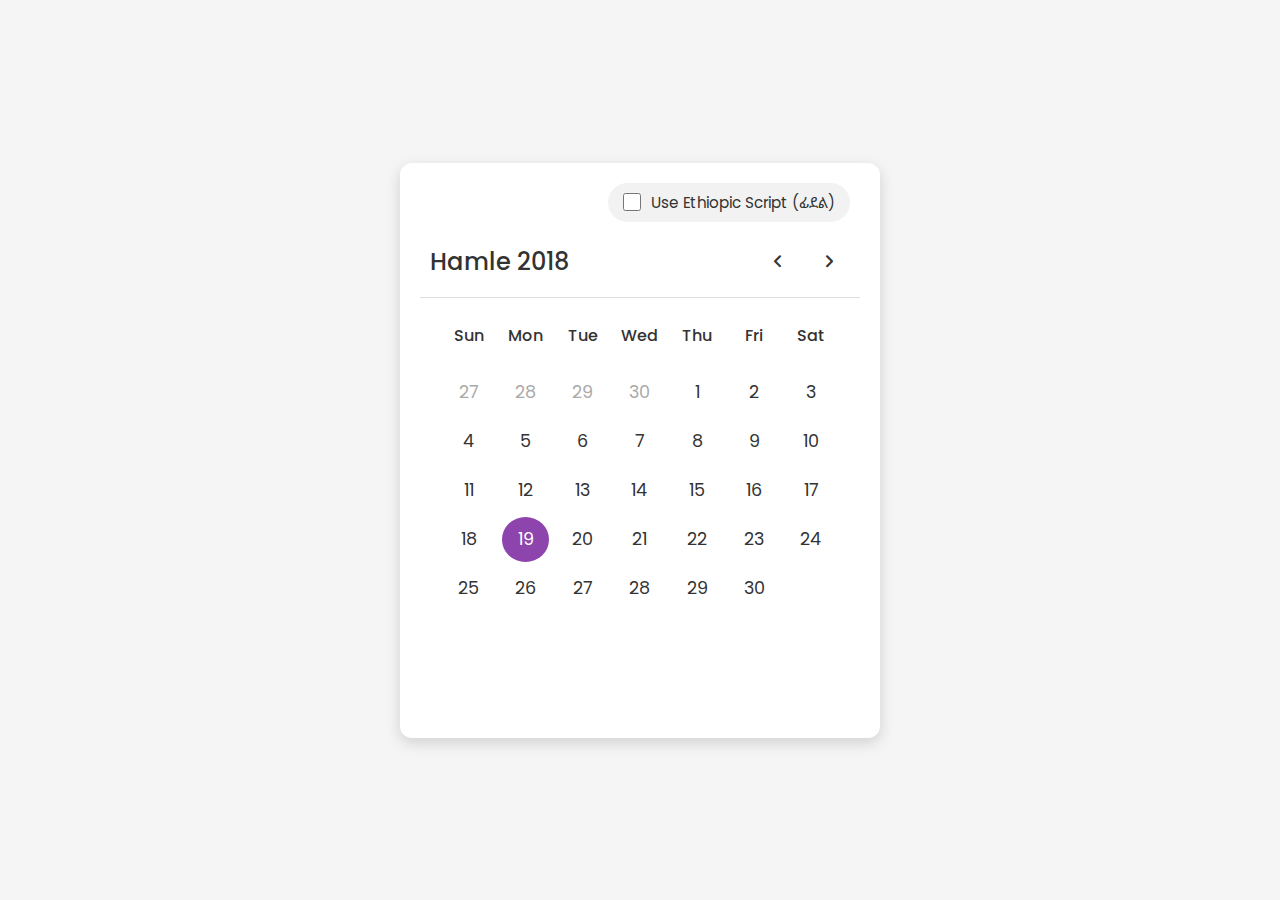
==== index.html @ 3494ea9d "fixed it to show the correct year commit" ====
<!DOCTYPE html>
<html lang="am">
  <head>
    <meta charset="UTF-8" />
    <meta name="viewport" content="width=device-width, initial-scale=1.0" />
    <title>የኢትዮጵያ ዘመን አቆጣጠር - Ethiopian Calendar</title>
    <link rel="stylesheet" href="style.css" />
    <script src="script.js" defer></script>
    <!-- Google Material Symbols font -->
    <link
      rel="stylesheet"
      href="https://fonts.googleapis.com/css2?family=Material+Symbols+Rounded:opsz,wght@20..48"
    />
    <link
      rel="stylesheet"
      href="https://fonts.googleapis.com/css2?family=Material+Symbols+Rounded&display=block"
    />
    <!-- Add Noto Sans Ethiopic font for Ethiopic text -->
    <link
      href="https://fonts.googleapis.com/css2?family=Noto+Sans+Ethiopic:wght@400;500;600;700&display=swap"
      rel="stylesheet"
    />
  </head>
  <body>
    <div class="wrapper">
      <div class="controls-container">
        <div class="language-toggle">
          <input type="checkbox" id="useGeez" />
          <label for="useGeez">Use Ethiopic Script (ፊደል)</label>
        </div>
      </div>
      <header>
        <p class="current-date"></p>
        <div class="icons">
          <span id="prev" class="material-symbols-rounded">chevron_left</span>
          <span id="next" class="material-symbols-rounded">chevron_right</span>
        </div>
      </header>
      <div class="calendar">
        <ul class="weeks">
          <li>Sun</li>
          <li>Mon</li>
          <li>Tue</li>
          <li>Wed</li>
          <li>Thu</li>
          <li>Fri</li>
          <li>Sat</li>
        </ul>
        <ul class="days"></ul>
      </div>
    </div>
  </body>
</html>
---- style.css ----
/* Import Google Fonts */
@import url("https://fonts.googleapis.com/css2?family=Poppins:wght@400;500;600&display=swap");
@import url("https://fonts.googleapis.com/css2?family=Noto+Sans+Ethiopic:wght@400;500;600;700&display=swap");

:root {
  --primary-color: #8e44ad;
  --text-color: #333;
  --inactive-color: #aaa;
  --hover-bg: #f2f2f2;
  --border-color: #ddd;
  --shadow-color: rgba(0, 0, 0, 0.15);
  --wrapper-width: 450px;
  --wrapper-padding: 15px;
}

* {
  margin: 0;
  padding: 0;
  box-sizing: border-box;
  font-family: "Poppins", "Noto Sans Ethiopic", sans-serif;
}

body {
  display: flex;
  justify-content: center;
  align-items: center;
  min-height: 100vh;
  background: #f5f5f5;
  padding: 10px;
}

.wrapper {
  width: var(--wrapper-width);
  min-width: 380px;
  max-width: 500px;
  background: #fff;
  border-radius: 12px;
  padding: var(--wrapper-padding);
  box-shadow: 0 5px 15px var(--shadow-color);
  margin: 0 auto;
  box-sizing: border-box;
}

.controls-container {
  display: flex;
  justify-content: flex-end;
  margin-bottom: 20px;
  padding: 0 10px;
}

.language-toggle {
  display: flex;
  align-items: center;
  gap: 10px;
  background: var(--hover-bg);
  padding: 8px 15px;
  border-radius: 20px;
}

.language-toggle label {
  cursor: pointer;
  font-size: 0.95rem;
  color: var(--text-color);
  user-select: none;
  white-space: nowrap;
}

.language-toggle input[type="checkbox"] {
  cursor: pointer;
  width: 18px;
  height: 18px;
  accent-color: var(--primary-color);
}

header {
  display: flex;
  justify-content: space-between;
  align-items: center;
  padding: 0 10px 15px 10px;
  margin-bottom: 20px;
  border-bottom: 1.5px solid var(--border-color);
}

header .current-date {
  font-size: 1.45rem;
  font-weight: 500;
  color: var(--text-color);
}

header .icons {
  display: flex;
  gap: 12px;
}

header .icons span {
  height: 40px;
  width: 40px;
  cursor: pointer;
  color: var(--text-color);
  text-align: center;
  line-height: 40px;
  font-size: 1.6rem;
  user-select: none;
  border-radius: 50%;
  transition: background 0.2s ease;
}

header .icons span:hover {
  background: var(--hover-bg);
}

.calendar {
  padding: 0 10px;
  display: flex;
  flex-direction: column;
  min-height: 380px;
  position: relative;
}

.calendar ul {
  display: flex;
  list-style: none;
  flex-wrap: wrap;
  text-align: center;
  justify-content: space-between;
  width: 100%;
}

.calendar .weeks {
  margin-bottom: 15px;
  width: 100%;
  display: flex;
  justify-content: space-between;
  padding: 0 5px;
  position: relative;
}

.calendar .weeks li {
  font-weight: 500;
  font-size: 1rem;
  color: var(--text-color);
  width: calc((100% / 7) - 12px);
  padding: 5px 2px;
  margin: 0 6px;
  text-align: center;
}

.calendar .days {
  margin-bottom: 20px;
  width: 100%;
  display: flex;
  flex-wrap: wrap;
  justify-content: flex-start;
  padding: 0 5px;
  position: relative;
  top: 0;
}

.calendar .days li {
  width: calc((100% / 7) - 10px);
  height: 42px;
  display: flex;
  align-items: center;
  justify-content: center;
  cursor: pointer;
  font-size: 1.1rem;
  border-radius: 50%;
  transition: all 0.2s ease;
  position: relative;
  margin: 2px 5px;
  padding: 0 2px;
  color: var(--text-color);
}

.calendar .days li:hover {
  background: var(--hover-bg);
}

.calendar .days li.inactive {
  color: var(--inactive-color);
}

.calendar .days li.active {
  background: var(--primary-color);
  color: #fff;
}

/* Holiday styles */
.calendar .days li.holiday {
  position: relative;
  color: var(--primary-color);
  font-weight: 500;
}

.calendar .days li.holiday::after {
  content: "•";
  position: absolute;
  bottom: 1px;
  font-size: 1.2rem;
  color: var(--primary-color);
}

.calendar .days li.holiday:hover::before {
  content: attr(data-holiday);
  position: absolute;
  bottom: 100%;
  left: 50%;
  transform: translateX(-50%);
  padding: 5px 10px;
  background: rgba(0, 0, 0, 0.8);
  color: #fff;
  border-radius: 4px;
  font-size: 0.85rem;
  white-space: nowrap;
  z-index: 1;
}

/* Ethiopic specific styles */
.ethiopic-text, 
[data-geez="true"] {
  font-family: "Noto Sans Ethiopic", sans-serif;
}

.calendar .weeks li[data-geez="true"] {
  font-size: 0.92rem;
  padding: 5px 2px;
  letter-spacing: 0.3px;
  width: calc((100% / 7) - 12px);
  white-space: nowrap;
  overflow: hidden;
  text-overflow: ellipsis;
  margin: 0 6px;
}

.calendar .days li[data-geez="true"] {
  font-size: 1.2rem;
  width: calc((100% / 7) - 10px);
  padding: 0 4px;
  letter-spacing: 0.5px;
  margin: 2px 5px;
}

/* Ethiopic holiday specific styles */
.calendar .days li[data-geez="true"].holiday {
  font-weight: 500;
}

.calendar .days li[data-geez="true"].holiday::before {
  font-family: "Noto Sans Ethiopic", sans-serif;
}

/* Responsive adjustments */
@media screen and (min-width: 481px) {
  :root {
    --wrapper-width: 480px;
    --wrapper-padding: 20px;
  }

  .calendar {
    min-height: 400px;
  }

  .calendar .days li {
    height: 45px;
  }

  header .current-date {
    font-size: 1.5rem;
  }

  .calendar {
    padding: 0 15px;
  }

  .calendar .weeks li[data-geez="true"] {
    font-size: 0.95rem;
    width: calc((100% / 7) - 12px);
    letter-spacing: 0.4px;
  }
}

@media screen and (max-width: 480px) {
  :root {
    --wrapper-width: 95%;
    --wrapper-padding: 15px;
  }

  .wrapper {
    min-width: 360px;
    margin: 10px auto;
  }

  .calendar {
    min-height: 360px;
  }

  .calendar .days li {
    height: 40px;
    font-size: 1rem;
    width: calc((100% / 7) - 8px);
    margin: 2px 4px;
  }

  header .current-date {
    font-size: 1.3rem;
  }

  .language-toggle label {
    font-size: 0.9rem;
  }

  .calendar {
    padding: 0 5px;
  }

  .calendar .days li[data-geez="true"] {
    font-size: 1.1rem;
  }

  .calendar .weeks li[data-geez="true"] {
    font-size: 0.88rem;
    padding: 5px 1px;
    width: calc((100% / 7) - 8px);
    letter-spacing: 0.2px;
  }

  .calendar .weeks li {
    width: calc((100% / 7) - 8px);
    margin: 0 4px;
  }
}

/* Dark mode support */
@media (prefers-color-scheme: dark) {
  body {
    background: #1a1a1a;
  }

  .wrapper {
    background: #242424;
  }

  :root {
    --text-color: #e0e0e0;
    --inactive-color: #666;
    --hover-bg: #333;
    --border-color: #404040;
    --shadow-color: rgba(0, 0, 0, 0.3);
  }

  .calendar .days li {
    color: #e0e0e0;
  }

  .calendar .days li.inactive {
    color: #666;
  }

  .calendar .days li.holiday {
    color: #b076d1;
  }

  .calendar .days li.holiday::after {
    color: #b076d1;
  }

  .calendar .days li.holiday:hover::before {
    background: rgba(255, 255, 255, 0.9);
    color: #333;
  }

  .calendar .weeks li {
    color: #e0e0e0;
  }

  .language-toggle label {
    color: #e0e0e0;
  }
}
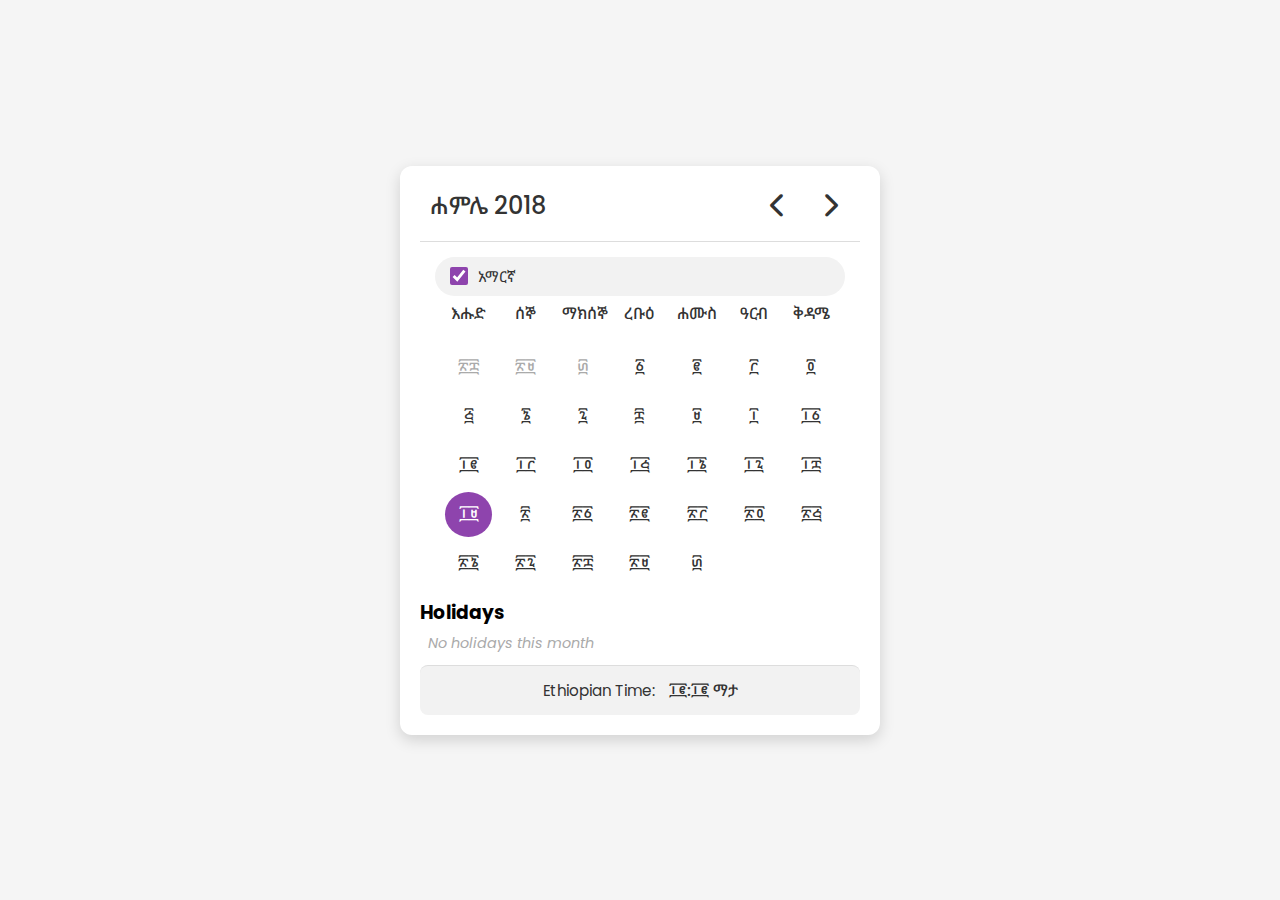
==== commit 3b8499cf: "ui fixes and show time  commit" ====
--- a/index.html
+++ b/index.html
@@ -1,53 +1,54 @@
 <!DOCTYPE html>
-<html lang="am">
-  <head>
-    <meta charset="UTF-8" />
-    <meta name="viewport" content="width=device-width, initial-scale=1.0" />
-    <title>የኢትዮጵያ ዘመን አቆጣጠር - Ethiopian Calendar</title>
-    <link rel="stylesheet" href="style.css" />
-    <script src="script.js" defer></script>
-    <!-- Google Material Symbols font -->
-    <link
-      rel="stylesheet"
-      href="https://fonts.googleapis.com/css2?family=Material+Symbols+Rounded:opsz,wght@20..48"
-    />
-    <link
-      rel="stylesheet"
-      href="https://fonts.googleapis.com/css2?family=Material+Symbols+Rounded&display=block"
-    />
-    <!-- Add Noto Sans Ethiopic font for Ethiopic text -->
-    <link
-      href="https://fonts.googleapis.com/css2?family=Noto+Sans+Ethiopic:wght@400;500;600;700&display=swap"
-      rel="stylesheet"
-    />
-  </head>
-  <body>
-    <div class="wrapper">
-      <div class="controls-container">
-        <div class="language-toggle">
-          <input type="checkbox" id="useGeez" />
-          <label for="useGeez">Use Ethiopic Script (ፊደል)</label>
-        </div>
+<html lang="en">
+
+<head>
+  <meta charset="UTF-8">
+  <meta name="viewport" content="width=device-width, initial-scale=1.0">
+  <title>Ethiopian Calendar</title>
+  <link rel="stylesheet" href="style.css">
+  <!-- Font Awesome CDN for icons -->
+  <link rel="stylesheet" href="https://cdnjs.cloudflare.com/ajax/libs/font-awesome/6.2.0/css/all.min.css">
+</head>
+
+<body>
+  <div class="wrapper">
+    <header>
+      <div class="current-date"></div>
+      <div class="icons">
+        <span id="prev" class="material-symbols-rounded">
+          <i class="fas fa-chevron-left"></i>
+        </span>
+        <span id="next" class="material-symbols-rounded">
+          <i class="fas fa-chevron-right"></i>
+        </span>
       </div>
-      <header>
-        <p class="current-date"></p>
-        <div class="icons">
-          <span id="prev" class="material-symbols-rounded">chevron_left</span>
-          <span id="next" class="material-symbols-rounded">chevron_right</span>
-        </div>
-      </header>
-      <div class="calendar">
-        <ul class="weeks">
-          <li>Sun</li>
-          <li>Mon</li>
-          <li>Tue</li>
-          <li>Wed</li>
-          <li>Thu</li>
-          <li>Fri</li>
-          <li>Sat</li>
-        </ul>
-        <ul class="days"></ul>
+    </header>
+    <div class="calendar">
+      <div class="language-toggle">
+        <input type="checkbox" id="useGeez" checked>
+        <label for="useGeez">አማርኛ</label>
       </div>
+      <ul class="weeks">
+        <li>Sun</li>
+        <li>Mon</li>
+        <li>Tue</li>
+        <li>Wed</li>
+        <li>Thu</li>
+        <li>Fri</li>
+        <li>Sat</li>
+      </ul>
+      <ul class="days"></ul>
     </div>
-  </body>
+    <div class="holidays">
+      <h3 class="holidays-title">Holidays</h3>
+      <ul class="holidays-list"></ul>
+    </div>
+    <div class="ethiopian-time">
+      <label>Ethiopian Time:</label>
+      <span id="ethiopian-time-display"></span>
+    </div>
+  </div>
+  <script src="script.js"></script>
+</body>
+
 </html>--- a/style.css
+++ b/style.css
@@ -77,7 +77,8 @@
   justify-content: space-between;
   align-items: center;
   padding: 0 10px 15px 10px;
-  margin-bottom: 20px;
+  margin-bottom: 15px;
+  /* Reduced from 20px */
   border-bottom: 1.5px solid var(--border-color);
 }
 
@@ -113,7 +114,8 @@
   padding: 0 10px;
   display: flex;
   flex-direction: column;
-  min-height: 380px;
+  min-height: 320px;
+  /* Reduced from 380px */
   position: relative;
 }
 
@@ -127,7 +129,8 @@
 }
 
 .calendar .weeks {
-  margin-bottom: 15px;
+  margin-bottom: 12px;
+  /* Reduced from 15px */
   width: 100%;
   display: flex;
   justify-content: space-between;
@@ -146,7 +149,8 @@
 }
 
 .calendar .days {
-  margin-bottom: 20px;
+  margin-bottom: 10px;
+  /* Reduced from 20px */
   width: 100%;
   display: flex;
   flex-wrap: wrap;
@@ -188,35 +192,40 @@
 /* Holiday styles */
 .calendar .days li.holiday {
   position: relative;
-  color: var(--primary-color);
+  color: #d35400;
   font-weight: 500;
 }
 
 .calendar .days li.holiday::after {
-  content: "•";
+  content: "";
   position: absolute;
-  bottom: 1px;
-  font-size: 1.2rem;
-  color: var(--primary-color);
+  bottom: 2px;
+  left: 50%;
+  transform: translateX(-50%);
+  width: 4px;
+  height: 4px;
+  background-color: #d35400;
+  border-radius: 50%;
 }
 
 .calendar .days li.holiday:hover::before {
   content: attr(data-holiday);
   position: absolute;
-  bottom: 100%;
+  bottom: calc(100% + 5px);
   left: 50%;
   transform: translateX(-50%);
-  padding: 5px 10px;
-  background: rgba(0, 0, 0, 0.8);
+  padding: 6px 12px;
+  background: rgba(0, 0, 0, 0.85);
   color: #fff;
-  border-radius: 4px;
+  border-radius: 6px;
   font-size: 0.85rem;
   white-space: nowrap;
   z-index: 1;
+  box-shadow: 0 2px 8px rgba(0, 0, 0, 0.15);
 }
 
 /* Ethiopic specific styles */
-.ethiopic-text, 
+.ethiopic-text,
 [data-geez="true"] {
   font-family: "Noto Sans Ethiopic", sans-serif;
 }
@@ -240,13 +249,68 @@
   margin: 2px 5px;
 }
 
-/* Ethiopic holiday specific styles */
-.calendar .days li[data-geez="true"].holiday {
-  font-weight: 500;
-}
-
-.calendar .days li[data-geez="true"].holiday::before {
-  font-family: "Noto Sans Ethiopic", sans-serif;
+/* Holidays section */
+.holidays-section {
+  margin-top: 5px;
+  /* Reduced from 10px */
+  padding: 12px 15px;
+  border-top: 1.5px solid var(--border-color);
+  background: var(--hover-bg);
+  border-radius: 8px;
+}
+
+.holidays-section h3 {
+  color: var(--text-color);
+  font-size: 1rem;
+  margin-bottom: 8px;
+  font-weight: 500;
+  display: flex;
+  align-items: center;
+  gap: 6px;
+}
+
+.holidays-section h3::before {
+  content: "🎉";
+  font-size: 1.1rem;
+}
+
+.holidays-list {
+  list-style: none;
+  display: flex;
+  flex-direction: column;
+  gap: 6px;
+}
+
+.holiday-item {
+  display: flex;
+  align-items: center;
+  gap: 12px;
+  padding: 6px 8px;
+  border-radius: 6px;
+  transition: background 0.2s ease;
+}
+
+.holiday-item:hover {
+  background: rgba(0, 0, 0, 0.05);
+}
+
+.holiday-date {
+  color: #d35400;
+  font-weight: 500;
+  min-width: 24px;
+  text-align: center;
+}
+
+.holiday-name {
+  color: var(--text-color);
+  font-size: 0.95rem;
+}
+
+.no-holidays {
+  color: var(--inactive-color);
+  font-size: 0.9rem;
+  font-style: italic;
+  padding: 6px 8px;
 }
 
 /* Responsive adjustments */
@@ -257,7 +321,8 @@
   }
 
   .calendar {
-    min-height: 400px;
+    min-height: 340px;
+    /* Reduced from 400px */
   }
 
   .calendar .days li {
@@ -291,7 +356,8 @@
   }
 
   .calendar {
-    min-height: 360px;
+    min-height: 300px;
+    /* Reduced from 360px */
   }
 
   .calendar .days li {
@@ -357,11 +423,11 @@
   }
 
   .calendar .days li.holiday {
-    color: #b076d1;
+    color: #e67e22;
   }
 
   .calendar .days li.holiday::after {
-    color: #b076d1;
+    background-color: #e67e22;
   }
 
   .calendar .days li.holiday:hover::before {
@@ -369,6 +435,18 @@
     color: #333;
   }
 
+  .holidays-section {
+    background: var(--hover-bg);
+  }
+
+  .holiday-item:hover {
+    background: rgba(255, 255, 255, 0.05);
+  }
+
+  .holiday-date {
+    color: #e67e22;
+  }
+
   .calendar .weeks li {
     color: #e0e0e0;
   }
@@ -376,4 +454,45 @@
   .language-toggle label {
     color: #e0e0e0;
   }
+}
+
+/* Ethiopian Time Display */
+.ethiopian-time {
+  margin-top: 5px;
+  padding: 12px 15px;
+  border-top: 1.5px solid var(--border-color);
+  background: var(--hover-bg);
+  border-radius: 8px;
+  text-align: center;
+}
+
+.ethiopian-time label {
+  color: var(--text-color);
+  margin-right: 10px;
+  font-size: 0.95rem;
+}
+
+#ethiopian-time-display {
+  font-weight: 500;
+  color: var(--text-color);
+}
+
+/* Dark mode support for Ethiopian time */
+@media (prefers-color-scheme: dark) {
+  .ethiopian-time {
+    background: var(--hover-bg);
+  }
+  
+  .ethiopian-time label,
+  #ethiopian-time-display {
+    color: var(--text-color);
+  }
+}
+
+/* Responsive adjustments for Ethiopian time */
+@media screen and (max-width: 480px) {
+  .ethiopian-time {
+    font-size: 0.9rem;
+    padding: 10px;
+  }
 }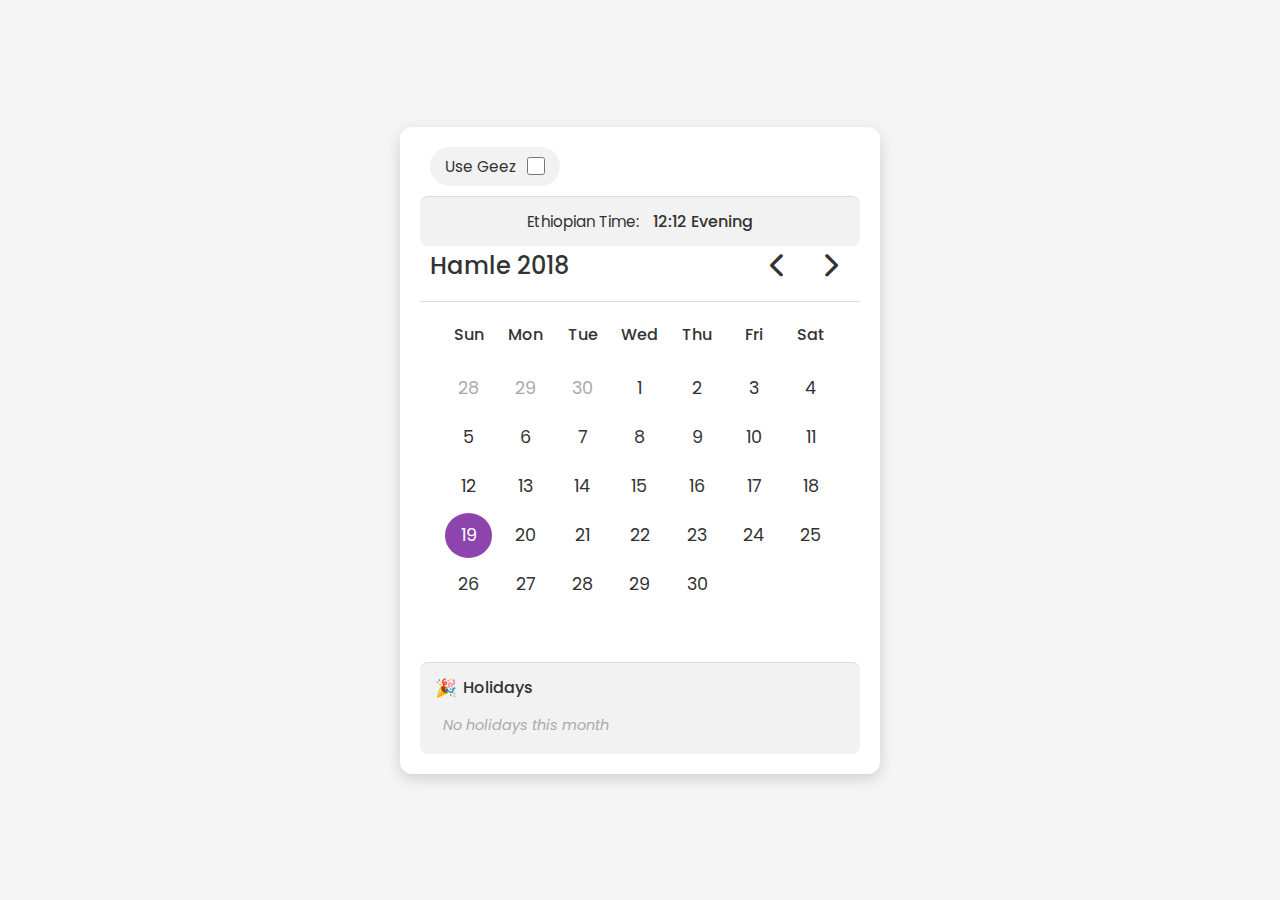
==== commit 1e710391: "ui fixes and show time  commit" ====
--- a/index.html
+++ b/index.html
@@ -12,6 +12,22 @@
 
 <body>
   <div class="wrapper">
+    <!-- Ethiopian Time Display -->
+    <div class="controls-container">
+      <div class="language-toggle">
+        <label>Use Geez</label>
+        <input type="checkbox" id="useGeez">
+      </div>
+    </div>
+
+    <div class="ethiopian-time">
+      <label id="time-label">Ethiopian Time:</label>
+      <span id="ethiopian-time-display"></span>
+    </div>
+
+    <!-- Language Toggle -->
+
+
     <header>
       <div class="current-date"></div>
       <div class="icons">
@@ -23,11 +39,8 @@
         </span>
       </div>
     </header>
+
     <div class="calendar">
-      <div class="language-toggle">
-        <input type="checkbox" id="useGeez" checked>
-        <label for="useGeez">አማርኛ</label>
-      </div>
       <ul class="weeks">
         <li>Sun</li>
         <li>Mon</li>
@@ -39,15 +52,14 @@
       </ul>
       <ul class="days"></ul>
     </div>
-    <div class="holidays">
-      <h3 class="holidays-title">Holidays</h3>
+
+    <!-- Holidays Section -->
+    <div class="holidays-section">
+      <h3>Holidays</h3>
       <ul class="holidays-list"></ul>
     </div>
-    <div class="ethiopian-time">
-      <label>Ethiopian Time:</label>
-      <span id="ethiopian-time-display"></span>
-    </div>
   </div>
+
   <script src="script.js"></script>
 </body>
 
--- a/style.css
+++ b/style.css
@@ -28,6 +28,8 @@
   background: #f5f5f5;
   padding: 10px;
 }
+
+
 
 .wrapper {
   width: var(--wrapper-width);
@@ -43,8 +45,9 @@
 
 .controls-container {
   display: flex;
-  justify-content: flex-end;
-  margin-bottom: 20px;
+  justify-content: flex-start;
+  margin-bottom: 10px;
+
   padding: 0 10px;
 }
 
@@ -259,6 +262,7 @@
   border-radius: 8px;
 }
 
+
 .holidays-section h3 {
   color: var(--text-color);
   font-size: 1rem;
@@ -446,6 +450,11 @@
   .holiday-date {
     color: #e67e22;
   }
+
+  .holidays-title {
+    color: #e0e0e0;
+  }
+
 
   .calendar .weeks li {
     color: #e0e0e0;
@@ -482,7 +491,7 @@
   .ethiopian-time {
     background: var(--hover-bg);
   }
-  
+
   .ethiopian-time label,
   #ethiopian-time-display {
     color: var(--text-color);
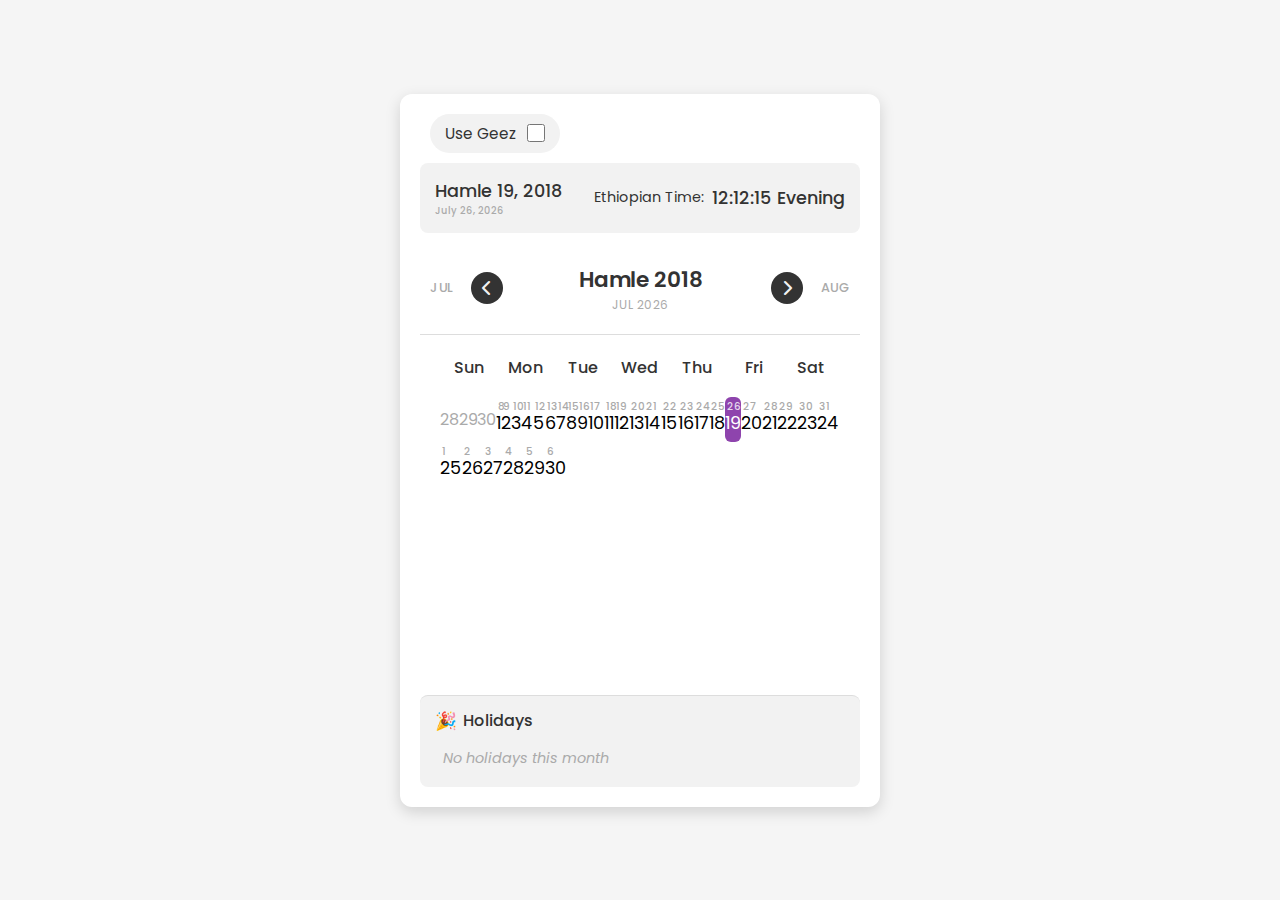
==== commit fe699600: "fixed headers and formats commit" ====
--- a/index.html
+++ b/index.html
@@ -21,15 +21,28 @@
     </div>
 
     <div class="ethiopian-time">
-      <label id="time-label">Ethiopian Time:</label>
-      <span id="ethiopian-time-display"></span>
+      <div class="current-date-time">
+        <span id="current-ethiopian-date"></span>
+        <div class="time-container">
+          <span id="time-label">Ethiopian Time:</span>
+          <span id="ethiopian-time-display"></span>
+        </div>
+      </div>
     </div>
 
-    <!-- Language Toggle -->
-
-
-    <header>
-      <div class="current-date"></div>
+    <!-- Calendar Header with Three Columns -->
+    <!-- <header>
+      <div class="month-navigation">
+        <div class="prev-month">
+          <span class="gregorian-label"></span>
+        </div>
+        <div class="current-month">
+          <span class="current-date"></span>
+        </div>
+        <div class="next-month">
+          <span class="gregorian-label"></span>
+        </div>
+      </div>
       <div class="icons">
         <span id="prev" class="material-symbols-rounded">
           <i class="fas fa-chevron-left"></i>
@@ -37,6 +50,27 @@
         <span id="next" class="material-symbols-rounded">
           <i class="fas fa-chevron-right"></i>
         </span>
+      </div>
+    </header> -->
+
+    <header>
+      <div class="month-navigation">
+        <div class="prev-month">
+          <span class="gregorian-label"></span>
+          <span id="prev" class="nav-icon">
+            <i class="fas fa-chevron-left"></i>
+          </span>
+        </div>
+        <div class="current-month">
+          <div class="ethiopian-month"></div>
+          <div class="gregorian-month"></div>
+        </div>
+        <div class="next-month">
+          <span id="next" class="nav-icon">
+            <i class="fas fa-chevron-right"></i>
+          </span>
+          <span class="gregorian-label"></span>
+        </div>
       </div>
     </header>
 
@@ -53,14 +87,14 @@
       <ul class="days"></ul>
     </div>
 
-    <!-- Holidays Section -->
+    <!-- Holidays Section with Gregorian Dates -->
     <div class="holidays-section">
       <h3>Holidays</h3>
       <ul class="holidays-list"></ul>
     </div>
   </div>
 
-  <script src="script.js"></script>
+  <script type="module" src="script.js"></script>
 </body>
 
 </html>--- a/style.css
+++ b/style.css
@@ -28,8 +28,6 @@
   background: #f5f5f5;
   padding: 10px;
 }
-
-
 
 .wrapper {
   width: var(--wrapper-width);
@@ -76,16 +74,134 @@
 }
 
 header {
+  padding: 15px 10px;
+  margin-bottom: 15px;
+  border-bottom: 1px solid var(--border-color);
+}
+
+.month-navigation {
   display: flex;
   justify-content: space-between;
   align-items: center;
-  padding: 0 10px 15px 10px;
-  margin-bottom: 15px;
-  /* Reduced from 20px */
-  border-bottom: 1.5px solid var(--border-color);
-}
-
-header .current-date {
+  width: 100%;
+  padding: 5px 0;
+}
+
+.prev-month, .next-month {
+  display: flex;
+  align-items: center;
+  gap: 8px;
+  flex: 1;
+  color: var(--inactive-color);
+  font-weight: 500;
+}
+
+.prev-month {
+  justify-content: flex-start;
+}
+
+.next-month {
+  justify-content: flex-end;
+}
+
+.gregorian-label {
+  font-size: 0.8rem;
+  text-transform: uppercase;
+  letter-spacing: 0.5px;
+}
+
+.current-month {
+  flex: 2;
+  text-align: center;
+}
+
+.date-wrapper {
+  display: flex;
+  flex-direction: column;
+  align-items: center;
+  gap: 3px;
+}
+
+.ethiopian-full-date {
+  font-size: 1.35rem;
+  font-weight: 600;
+  color: var(--text-color);
+  letter-spacing: 0.2px;
+}
+
+.gregorian-full-date {
+  font-size: 0.75rem;
+  color: var(--inactive-color);
+  text-transform: uppercase;
+  letter-spacing: 0.5px;
+}
+
+.nav-icon {
+  display: flex;
+  margin-left: 10px;
+  margin-right: 10px;
+  align-items: center;
+  justify-content: center;
+  height: 32px;
+  width: 32px;
+  cursor: pointer;
+  border-radius: 50%;
+  transition: all 0.2s ease;
+  background: var(--text-color);
+  color: var(--hover-bg);
+}
+
+.nav-icon:hover {
+  background: var(--primary-color);
+  color: white;
+}
+
+.nav-icon.disabled {
+  opacity: 0.5;
+  cursor: not-allowed;
+  background: var(--inactive-color);
+}
+
+/* Update calendar day styles for better hierarchy */
+.calendar .days li {
+  position: relative;
+  height: 42px;
+  display: flex;
+  align-items: center;
+  justify-content: center;
+}
+
+.calendar .days li .gregorian-date {
+  position: absolute;
+  top: 2px;
+  left: 3px;
+  font-size: 0.6rem;
+  color: var(--inactive-color);
+  font-weight: 500;
+}
+
+/* Update icon styles to be inline */
+.material-symbols-rounded {
+  display: flex;
+  align-items: center;
+  justify-content: center;
+  height: 35px;
+  width: 35px;
+  cursor: pointer;
+  border-radius: 50%;
+  transition: background 0.2s ease;
+}
+
+.material-symbols-rounded:hover {
+  background: var(--hover-bg);
+}
+
+.material-symbols-rounded.disabled {
+  opacity: 0.5;
+  cursor: not-allowed;
+}
+
+.current-date {
   font-size: 1.45rem;
   font-weight: 500;
   color: var(--text-color);
@@ -118,7 +234,6 @@
   display: flex;
   flex-direction: column;
   min-height: 320px;
-  /* Reduced from 380px */
   position: relative;
 }
 
@@ -133,7 +248,6 @@
 
 .calendar .weeks {
   margin-bottom: 12px;
-  /* Reduced from 15px */
   width: 100%;
   display: flex;
   justify-content: space-between;
@@ -153,7 +267,6 @@
 
 .calendar .days {
   margin-bottom: 10px;
-  /* Reduced from 20px */
   width: 100%;
   display: flex;
   flex-wrap: wrap;
@@ -163,20 +276,17 @@
   top: 0;
 }
 
-.calendar .days li {
-  width: calc((100% / 7) - 10px);
-  height: 42px;
-  display: flex;
-  align-items: center;
-  justify-content: center;
-  cursor: pointer;
+.calendar .days li .gregorian-date {
+  position: absolute;
+  top: 2px;
+  left: 2px;
+  font-size: 0.65rem;
+  color: var(--inactive-color);
+}
+
+.calendar .days li .ethiopian-date {
   font-size: 1.1rem;
-  border-radius: 50%;
-  transition: all 0.2s ease;
-  position: relative;
-  margin: 2px 5px;
-  padding: 0 2px;
-  color: var(--text-color);
+  margin-top: 8px;
 }
 
 .calendar .days li:hover {
@@ -189,7 +299,12 @@
 
 .calendar .days li.active {
   background: var(--primary-color);
-  color: #fff;
+  color: white;
+  border-radius: 6px;
+}
+
+.calendar .days li.active .gregorian-date {
+  color: rgba(255, 255, 255, 0.8);
 }
 
 /* Holiday styles */
@@ -202,15 +317,15 @@
 .calendar .days li.holiday::after {
   content: "";
   position: absolute;
-  bottom: 2px;
-  left: 50%;
-  transform: translateX(-50%);
+  top: 2px;
+  right: 2px;
   width: 4px;
   height: 4px;
   background-color: #d35400;
   border-radius: 50%;
 }
 
+/* Holiday tooltip */
 .calendar .days li.holiday:hover::before {
   content: attr(data-holiday);
   position: absolute;
@@ -224,6 +339,7 @@
   font-size: 0.85rem;
   white-space: nowrap;
   z-index: 1;
+  pointer-events: none;
   box-shadow: 0 2px 8px rgba(0, 0, 0, 0.15);
 }
 
@@ -255,13 +371,11 @@
 /* Holidays section */
 .holidays-section {
   margin-top: 5px;
-  /* Reduced from 10px */
   padding: 12px 15px;
   border-top: 1.5px solid var(--border-color);
   background: var(--hover-bg);
   border-radius: 8px;
 }
-
 
 .holidays-section h3 {
   color: var(--text-color);
@@ -326,7 +440,6 @@
 
   .calendar {
     min-height: 340px;
-    /* Reduced from 400px */
   }
 
   .calendar .days li {
@@ -361,7 +474,6 @@
 
   .calendar {
     min-height: 300px;
-    /* Reduced from 360px */
   }
 
   .calendar .days li {
@@ -455,7 +567,6 @@
     color: #e0e0e0;
   }
 
-
   .calendar .weeks li {
     color: #e0e0e0;
   }
@@ -467,41 +578,142 @@
 
 /* Ethiopian Time Display */
 .ethiopian-time {
-  margin-top: 5px;
-  padding: 12px 15px;
-  border-top: 1.5px solid var(--border-color);
+  margin: 10px 0;
+  padding: 15px;
   background: var(--hover-bg);
   border-radius: 8px;
+}
+
+.current-date-time {
+  display: flex;
+  justify-content: space-between;
+  align-items: center;
+  gap: 15px;
+}
+
+#current-ethiopian-date {
+  font-size: 1.1rem;
+  font-weight: 500;
+  color: var(--text-color);
+}
+
+.time-container {
+  display: flex;
+  gap: 8px;
+  align-items: center;
+}
+
+#time-label {
+  color: var(--text-color);
+  font-size: 0.9rem;
+}
+
+#ethiopian-time-display {
+  font-weight: 500;
+  color: var(--text-color);
+  font-size: 1.1rem;
+}
+
+@media screen and (max-width: 480px) {
+  .current-date-time {
+    flex-direction: column;
+    gap: 8px;
+    align-items: center;
+  }
+  
+  .time-container {
+    text-align: center;
+  }
+}
+
+.icons span.disabled {
+  opacity: 0.5;
+  cursor: not-allowed;
+}
+
+/* Add these new styles */
+.date-container {
+  display: flex;
+  flex-direction: column;
+  align-items: center;
+  gap: 5px;
+}
+
+.gregorian-date {
+  font-size: 0.85rem;
+  color: var(--inactive-color);
   text-align: center;
 }
 
-.ethiopian-time label {
-  color: var(--text-color);
-  margin-right: 10px;
+.current-date {
+  font-size: 1.45rem;
+  font-weight: 500;
+  color: var(--text-color);
+  text-align: center;
+}
+
+/* Holiday item with Gregorian date */
+.holiday-item {
+  display: flex;
+  align-items: center;
+  gap: 12px;
+  padding: 6px 8px;
+  border-radius: 6px;
+  transition: background 0.2s ease;
+}
+
+.holiday-info {
+  flex-grow: 1;
+  display: flex;
+  flex-direction: column;
+}
+
+.holiday-name {
+  color: var(--text-color);
   font-size: 0.95rem;
 }
 
-#ethiopian-time-display {
-  font-weight: 500;
-  color: var(--text-color);
-}
-
-/* Dark mode support for Ethiopian time */
-@media (prefers-color-scheme: dark) {
-  .ethiopian-time {
-    background: var(--hover-bg);
-  }
-
-  .ethiopian-time label,
-  #ethiopian-time-display {
-    color: var(--text-color);
-  }
-}
-
-/* Responsive adjustments for Ethiopian time */
-@media screen and (max-width: 480px) {
-  .ethiopian-time {
-    font-size: 0.9rem;
-    padding: 10px;
-  }
+.holiday-gregorian {
+  font-size: 0.75rem;
+  color: var(--inactive-color);
+  margin-top: 2px;
+}
+
+/* Calendar day with Gregorian date */
+.calendar .days li {
+  position: relative;
+}
+
+.calendar .days li .gregorian-day {
+  position: absolute;
+  top: 2px;
+  right: 2px;
+  font-size: 0.65rem;
+  color: var(--inactive-color);
+}
+
+/* Add these styles */
+.current-date-time {
+  display: flex;
+  justify-content: space-between;
+  align-items: center;
+  gap: 10px;
+}
+
+#current-ethiopian-date {
+  color: var(--text-color);
+  font-weight: 500;
+}
+
+.ethiopian-month {
+  font-size: 1.35rem;
+  font-weight: 600;
+  color: var(--text-color);
+}
+
+.gregorian-month {
+  font-size: 0.75rem;
+  color: var(--inactive-color);
+  text-transform: uppercase;
+  letter-spacing: 0.5px;
 }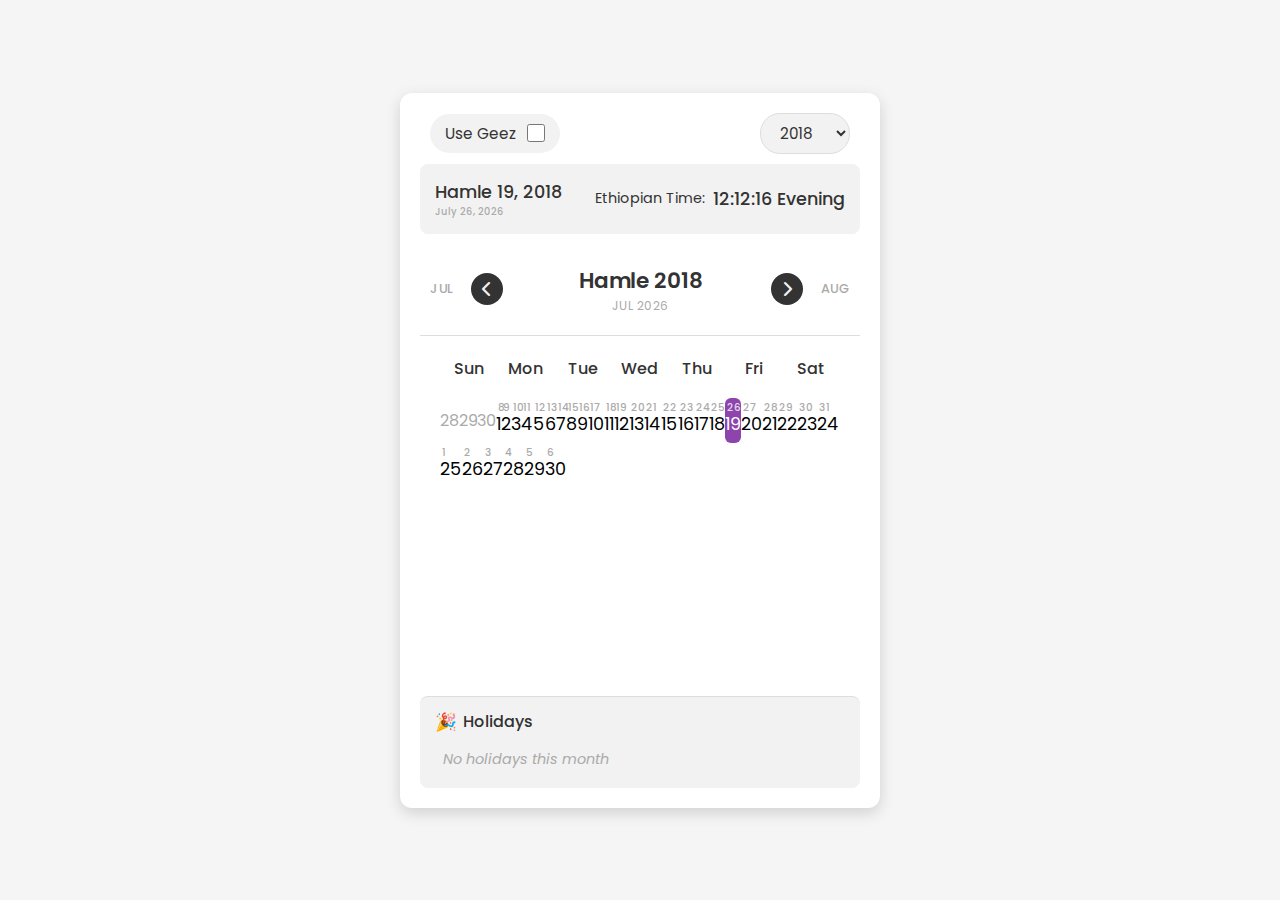
==== commit 5ddfaa39: "fixed easter holiday calculation based on next  years commit" ====
--- a/index.html
+++ b/index.html
@@ -17,6 +17,9 @@
       <div class="language-toggle">
         <label>Use Geez</label>
         <input type="checkbox" id="useGeez">
+      </div>
+      <div class="year-selector">
+        <select id="yearSelect"></select>
       </div>
     </div>
 
--- a/style.css
+++ b/style.css
@@ -43,9 +43,9 @@
 
 .controls-container {
   display: flex;
-  justify-content: flex-start;
+  justify-content: space-between;
+  align-items: center;
   margin-bottom: 10px;
-
   padding: 0 10px;
 }
 
@@ -71,6 +71,21 @@
   width: 18px;
   height: 18px;
   accent-color: var(--primary-color);
+}
+
+.year-selector select {
+  padding: 8px 15px;
+  border-radius: 20px;
+  border: 1px solid var(--border-color);
+  background: var(--hover-bg);
+  color: var(--text-color);
+  font-size: 0.95rem;
+  cursor: pointer;
+  outline: none;
+}
+
+.year-selector select:hover {
+  border-color: var(--primary-color);
 }
 
 header {
@@ -574,6 +589,12 @@
   .language-toggle label {
     color: #e0e0e0;
   }
+
+  .year-selector select {
+    background: #333;
+    color: #e0e0e0;
+    border-color: #404040;
+  }
 }
 
 /* Ethiopian Time Display */
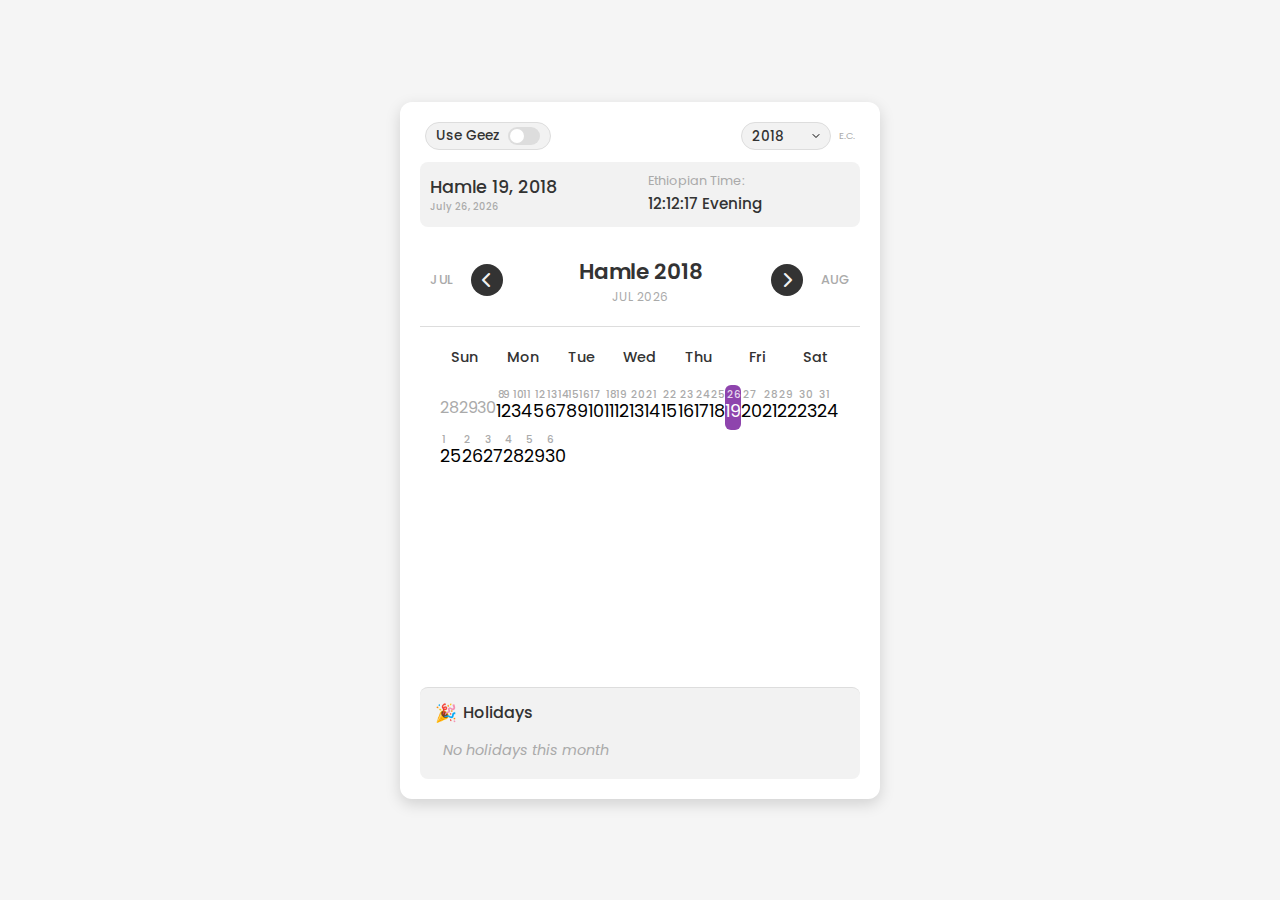
==== commit 9a7ed2e7: "fixed ui commit" ====
--- a/index.html
+++ b/index.html
@@ -24,12 +24,11 @@
     </div>
 
     <div class="ethiopian-time">
-      <div class="current-date-time">
-        <span id="current-ethiopian-date"></span>
-        <div class="time-container">
-          <span id="time-label">Ethiopian Time:</span>
-          <span id="ethiopian-time-display"></span>
-        </div>
+      <span id="current-ethiopian-date"></span>
+      <div class="time-container">
+        <span id="time-label">Ethiopian Time</span>
+        <span id="ethiopian-time-display"></span>
+        <span id="time-period"></span>
       </div>
     </div>
 
--- a/style.css
+++ b/style.css
@@ -41,51 +41,141 @@
   box-sizing: border-box;
 }
 
+/* Controls container styling */
 .controls-container {
   display: flex;
   justify-content: space-between;
   align-items: center;
-  margin-bottom: 10px;
-  padding: 0 10px;
-}
-
+  margin-bottom: 12px;
+  padding: 0 5px;
+}
+
+/* Language toggle styling */
 .language-toggle {
   display: flex;
   align-items: center;
-  gap: 10px;
+  gap: 8px;
   background: var(--hover-bg);
-  padding: 8px 15px;
+  /* padding: 6px 12px; */
+  padding: 4px 10px;
+  height: 28px;
   border-radius: 20px;
+  border: 1px solid var(--border-color);
+  transition: all 0.2s ease;
+}
+
+.language-toggle:hover {
+  border-color: var(--primary-color);
 }
 
 .language-toggle label {
   cursor: pointer;
-  font-size: 0.95rem;
+  font-size: 0.85rem;
   color: var(--text-color);
   user-select: none;
-  white-space: nowrap;
+  font-weight: 500;
 }
 
 .language-toggle input[type="checkbox"] {
+  appearance: none;
+  -webkit-appearance: none;
+  width: 32px;
+  height: 18px;
+  background: var(--border-color);
+  border-radius: 20px;
+  position: relative;
   cursor: pointer;
-  width: 18px;
-  height: 18px;
-  accent-color: var(--primary-color);
-}
-
+  transition: all 0.3s ease;
+}
+
+.language-toggle input[type="checkbox"]::before {
+  content: "";
+  position: absolute;
+  width: 14px;
+  height: 14px;
+  top: 2px;
+  border-radius: 50%;
+  left: 2px;
+  background: white;
+  transition: all 0.3s ease;
+}
+
+.language-toggle input[type="checkbox"]:checked {
+  background: var(--primary-color);
+}
+
+.language-toggle input[type="checkbox"]:checked::before {
+  left: 18px;
+}
+
+/* Year selector styling */
+.year-selector {
+  position: relative;
+  display: flex;
+  align-items: center;
+  gap: 4px;
+}
+
+.year-selector::after {
+  content: "E.C.";
+  font-size: 0.6rem;
+  color: var(--inactive-color);
+  margin-left: 4px;
+}
+
+/* Year selector styling */
 .year-selector select {
-  padding: 8px 15px;
-  border-radius: 20px;
+  padding: 4px 28px 4px 10px;
+  /* Reduced vertical padding */
+  border-radius: 16px;
+  /* Slightly reduced for more compact look */
   border: 1px solid var(--border-color);
   background: var(--hover-bg);
   color: var(--text-color);
-  font-size: 0.95rem;
+  font-size: 0.85rem;
   cursor: pointer;
   outline: none;
+  min-width: 90px;
+  font-weight: 500;
+  transition: all 0.2s ease;
+  -webkit-appearance: none;
+  appearance: none;
+  background-image: url("data:image/svg+xml;charset=UTF-8,%3csvg xmlns='http://www.w3.org/2000/svg' viewBox='0 0 24 24' fill='none' stroke='currentColor' stroke-width='2' stroke-linecap='round' stroke-linejoin='round'%3e%3cpolyline points='6 9 12 15 18 9'%3e%3c/polyline%3e%3c/svg%3e");
+  background-repeat: no-repeat;
+  background-position: right 8px center;
+  background-size: 12px;
+  /* Slightly smaller dropdown arrow */
+  height: 28px;
+  /* Fixed height for more compact look */
 }
 
 .year-selector select:hover {
   border-color: var(--primary-color);
+}
+
+.year-selector select:focus {
+  border-color: var(--primary-color);
+  box-shadow: 0 0 0 2px rgba(142, 68, 173, 0.1);
+}
+
+/* Dark mode adjustments */
+@media (prefers-color-scheme: dark) {
+  .language-toggle input[type="checkbox"] {
+    background: #666;
+  }
+
+  .language-toggle input[type="checkbox"]::before {
+    background: #242424;
+  }
+
+  .year-selector select {
+    background-color: #333;
+  }
+
+  .language-toggle,
+  .year-selector select {
+    border-color: #404040;
+  }
 }
 
 header {
@@ -102,7 +192,8 @@
   padding: 5px 0;
 }
 
-.prev-month, .next-month {
+.prev-month,
+.next-month {
   display: flex;
   align-items: center;
   gap: 8px;
@@ -266,18 +357,21 @@
   width: 100%;
   display: flex;
   justify-content: space-between;
-  padding: 0 5px;
+  padding: 0;
   position: relative;
 }
 
 .calendar .weeks li {
   font-weight: 500;
-  font-size: 1rem;
-  color: var(--text-color);
-  width: calc((100% / 7) - 12px);
-  padding: 5px 2px;
-  margin: 0 6px;
+  font-size: 0.9rem;
+  color: var(--text-color);
+  width: calc(100% / 7);
+  padding: 5px 1px;
+  margin: 0;
   text-align: center;
+  white-space: nowrap;
+  overflow: hidden;
+  text-overflow: ellipsis;
 }
 
 .calendar .days {
@@ -365,14 +459,15 @@
 }
 
 .calendar .weeks li[data-geez="true"] {
-  font-size: 0.92rem;
-  padding: 5px 2px;
-  letter-spacing: 0.3px;
-  width: calc((100% / 7) - 12px);
+  font-size: 0.8rem;
+  font-family: "Noto Sans Ethiopic", sans-serif;
+  letter-spacing: 0;
+  padding: 5px 1px;
+  width: calc(100% / 7);
   white-space: nowrap;
   overflow: hidden;
   text-overflow: ellipsis;
-  margin: 0 6px;
+  margin: 0;
 }
 
 .calendar .days li[data-geez="true"] {
@@ -597,53 +692,66 @@
   }
 }
 
-/* Ethiopian Time Display */
+/* Update Ethiopian Time Display styles */
+/* Update Ethiopian Time Display styles */
 .ethiopian-time {
-  margin: 10px 0;
-  padding: 15px;
+  margin: 8px 0;
+  padding: 10px;
   background: var(--hover-bg);
   border-radius: 8px;
-}
-
-.current-date-time {
   display: flex;
   justify-content: space-between;
-  align-items: center;
-  gap: 15px;
-}
-
+}
+
+/* Left side - Date container */
 #current-ethiopian-date {
+  width: 48%;
   font-size: 1.1rem;
-  font-weight: 500;
-  color: var(--text-color);
-}
-
+  font-weight: 600;
+  color: var(--text-color);
+  display: flex;
+  flex-direction: column;
+  justify-content: center;
+}
+
+/* Right side - Time container */
 .time-container {
-  display: flex;
-  gap: 8px;
-  align-items: center;
+  width: 48%;
+  display: flex;
+  flex-direction: column;
+  align-items: flex-start;
+  /* Changed from flex-end to flex-start */
 }
 
 #time-label {
-  color: var(--text-color);
-  font-size: 0.9rem;
+  color: var(--inactive-color);
+  font-size: 0.8rem;
+  margin-bottom: 2px;
 }
 
 #ethiopian-time-display {
   font-weight: 500;
   color: var(--text-color);
-  font-size: 1.1rem;
-}
-
+  font-size: 0.95rem;
+}
+
+#time-period {
+  font-size: 0.8rem;
+  color: var(--inactive-color);
+  margin-top: 2px;
+}
+
+/* Remove these media queries if they exist */
 @media screen and (max-width: 480px) {
   .current-date-time {
-    flex-direction: column;
+    flex-direction: row;
+    /* Keep it as row even on mobile */
     gap: 8px;
     align-items: center;
   }
-  
+
   .time-container {
-    text-align: center;
+    text-align: right;
   }
 }
 
@@ -737,4 +845,18 @@
   color: var(--inactive-color);
   text-transform: uppercase;
   letter-spacing: 0.5px;
+}
+
+@media screen and (max-width: 480px) {
+  .calendar .weeks li[data-geez="true"] {
+    font-size: 0.75rem;
+    padding: 5px 0;
+    width: calc(100% / 7);
+  }
+
+  .calendar .weeks li {
+    width: calc(100% / 7);
+    margin: 0;
+    padding: 5px 0;
+  }
 }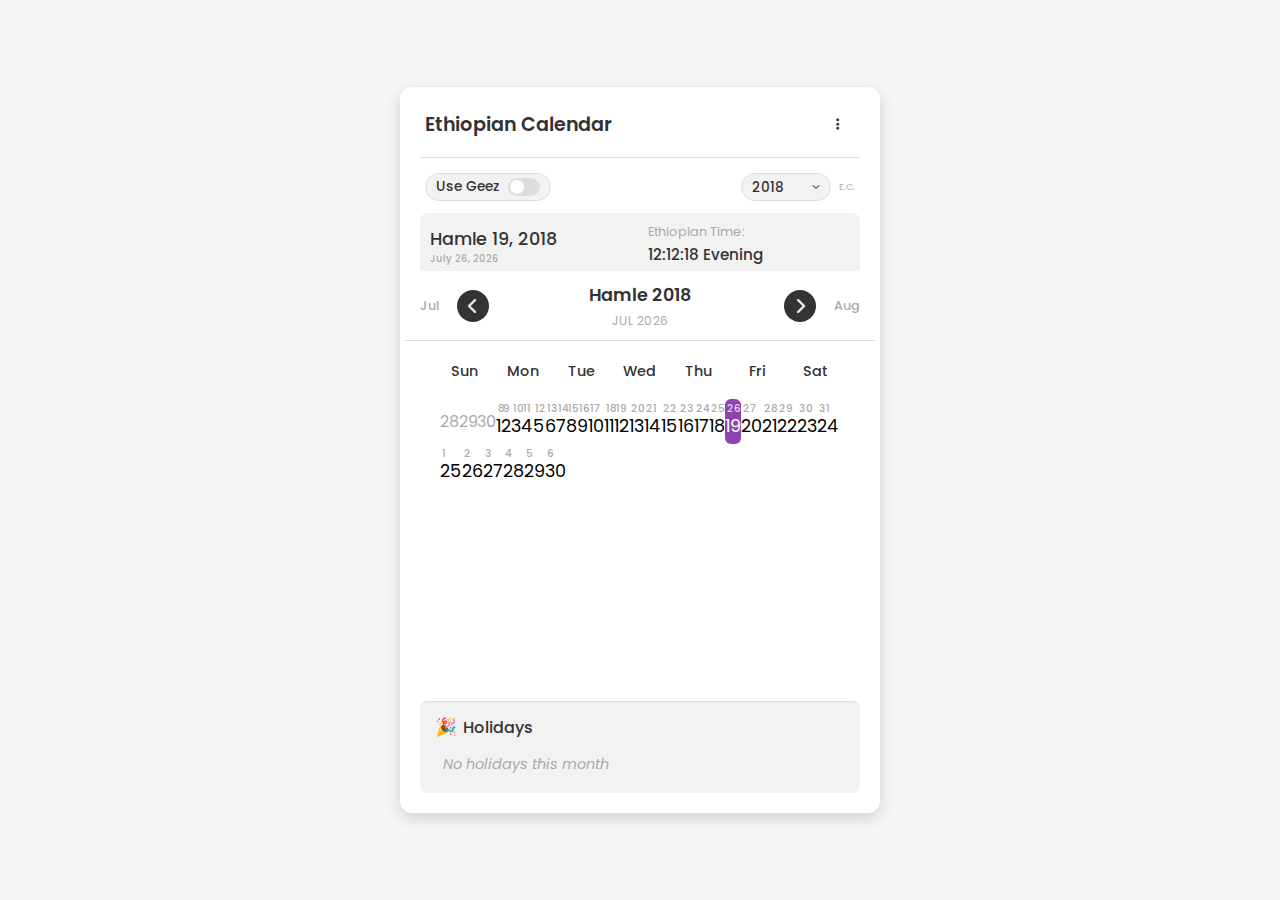
==== commit 4eada521: "fixed ui for  commit" ====
--- a/index.html
+++ b/index.html
@@ -12,87 +12,131 @@
 
 <body>
   <div class="wrapper">
-    <!-- Ethiopian Time Display -->
-    <div class="controls-container">
-      <div class="language-toggle">
-        <label>Use Geez</label>
-        <input type="checkbox" id="useGeez">
-      </div>
-      <div class="year-selector">
-        <select id="yearSelect"></select>
+    <!-- Fixed Header -->
+    <div class="app-header">
+      <h2>Ethiopian Calendar</h2>
+      <div class="menu-container">
+        <button class="menu-btn" id="menuBtn">
+          <i class="fas fa-ellipsis-v"></i>
+        </button>
+        <div class="menu-dropdown hidden" id="menuDropdown">
+          <a href="#" class="menu-item active" data-tab="calendar">
+            <i class="fas fa-calendar-alt"></i>
+            Calendar
+          </a>
+          <a href="#" class="menu-item" data-tab="converter">
+            <i class="fas fa-exchange-alt"></i>
+            Convert Date
+          </a>
+        </div>
       </div>
     </div>
 
-    <div class="ethiopian-time">
-      <span id="current-ethiopian-date"></span>
-      <div class="time-container">
-        <span id="time-label">Ethiopian Time</span>
-        <span id="ethiopian-time-display"></span>
-        <span id="time-period"></span>
-      </div>
-    </div>
+    <!-- Scrollable Content Container -->
+    <div class="content-container">
+      <!-- Calendar View -->
+      <div class="view active" id="calendar-view">
+        <!-- Ethiopian Time Display -->
+        <div class="controls-container">
+          <div class="language-toggle">
+            <label>Use Geez</label>
+            <input type="checkbox" id="useGeez">
+          </div>
+          <div class="year-selector">
+            <select id="yearSelect"></select>
+          </div>
+        </div>
 
-    <!-- Calendar Header with Three Columns -->
-    <!-- <header>
-      <div class="month-navigation">
-        <div class="prev-month">
-          <span class="gregorian-label"></span>
+        <div class="ethiopian-time">
+          <span id="current-ethiopian-date"></span>
+          <div class="time-container">
+            <span id="time-label">Ethiopian Time</span>
+            <span id="ethiopian-time-display"></span>
+            <span id="time-period"></span>
+          </div>
         </div>
-        <div class="current-month">
-          <span class="current-date"></span>
+
+
+        <header>
+          <div class="month-navigation">
+            <div class="prev-month">
+              <span class="gregorian-label"></span>
+              <span id="prev" class="nav-icon">
+                <i class="fas fa-chevron-left"></i>
+              </span>
+            </div>
+            <div class="current-month">
+              <div class="ethiopian-month"></div>
+              <div class="gregorian-month"></div>
+            </div>
+            <div class="next-month">
+              <span id="next" class="nav-icon">
+                <i class="fas fa-chevron-right"></i>
+              </span>
+              <span class="gregorian-label"></span>
+            </div>
+          </div>
+        </header>
+
+        <div class="calendar">
+          <ul class="weeks">
+            <li>Sun</li>
+            <li>Mon</li>
+            <li>Tue</li>
+            <li>Wed</li>
+            <li>Thu</li>
+            <li>Fri</li>
+            <li>Sat</li>
+          </ul>
+          <ul class="days"></ul>
         </div>
-        <div class="next-month">
-          <span class="gregorian-label"></span>
+
+        <!-- Holidays Section with Gregorian Dates -->
+        <div class="holidays-section">
+          <h3>Holidays</h3>
+          <ul class="holidays-list"></ul>
         </div>
       </div>
-      <div class="icons">
-        <span id="prev" class="material-symbols-rounded">
-          <i class="fas fa-chevron-left"></i>
-        </span>
-        <span id="next" class="material-symbols-rounded">
-          <i class="fas fa-chevron-right"></i>
-        </span>
-      </div>
-    </header> -->
 
-    <header>
-      <div class="month-navigation">
-        <div class="prev-month">
-          <span class="gregorian-label"></span>
-          <span id="prev" class="nav-icon">
-            <i class="fas fa-chevron-left"></i>
-          </span>
-        </div>
-        <div class="current-month">
-          <div class="ethiopian-month"></div>
-          <div class="gregorian-month"></div>
-        </div>
-        <div class="next-month">
-          <span id="next" class="nav-icon">
-            <i class="fas fa-chevron-right"></i>
-          </span>
-          <span class="gregorian-label"></span>
+      <!-- Converter View -->
+      <div class="view" id="converter-view">
+        <div class="converter-container">
+          <h3>Date Converter</h3>
+          <div class="conversion-toggle">
+            <button class="toggle-btn active" data-convert="toEthiopian">
+              <i class="fas fa-arrow-right"></i>
+              To Ethiopian
+            </button>
+            <button class="toggle-btn" data-convert="toGregorian">
+              <i class="fas fa-arrow-left"></i>
+              To Gregorian
+            </button>
+          </div>
+
+          <!-- Input Section -->
+          <div class="converter-section">
+            <div class="section-header">
+              <span class="section-number">1</span>
+              <h4 id="fromLabel">Gregorian Date:</h4>
+            </div>
+            <div class="date-input-group">
+              <input type="date" id="gregorianDateInput">
+              <i class="fas fa-calendar-alt input-icon"></i>
+            </div>
+          </div>
+
+          <!-- Result Section -->
+          <div class="converter-section">
+            <div class="section-header">
+              <span class="section-number">2</span>
+              <h4 id="resultLabel">Ethiopian Date:</h4>
+            </div>
+            <div class="result-display" id="conversionResult">
+              Select a date to convert
+            </div>
+          </div>
         </div>
       </div>
-    </header>
-
-    <div class="calendar">
-      <ul class="weeks">
-        <li>Sun</li>
-        <li>Mon</li>
-        <li>Tue</li>
-        <li>Wed</li>
-        <li>Thu</li>
-        <li>Fri</li>
-        <li>Sat</li>
-      </ul>
-      <ul class="days"></ul>
-    </div>
-
-    <!-- Holidays Section with Gregorian Dates -->
-    <div class="holidays-section">
-      <h3>Holidays</h3>
-      <ul class="holidays-list"></ul>
     </div>
   </div>
 
--- a/style.css
+++ b/style.css
@@ -178,10 +178,17 @@
   }
 }
 
+/* Month Navigation Header */
 header {
+  top: 60px; /* Position below the app header */
+  z-index: 99;
+  background: white;
   padding: 15px 10px;
-  margin-bottom: 15px;
+  margin: -15px -15px 15px -15px;
   border-bottom: 1px solid var(--border-color);
+  height: 70px; /* Fixed height */
+  display: flex;
+  align-items: center;
 }
 
 .month-navigation {
@@ -189,7 +196,7 @@
   justify-content: space-between;
   align-items: center;
   width: 100%;
-  padding: 5px 0;
+  padding: 0 5px;
 }
 
 .prev-month,
@@ -200,6 +207,7 @@
   flex: 1;
   color: var(--inactive-color);
   font-weight: 500;
+  min-width: 100px; /* Ensure consistent width */
 }
 
 .prev-month {
@@ -208,17 +216,88 @@
 
 .next-month {
   justify-content: flex-end;
-}
-
-.gregorian-label {
-  font-size: 0.8rem;
-  text-transform: uppercase;
-  letter-spacing: 0.5px;
 }
 
 .current-month {
   flex: 2;
   text-align: center;
+  padding: 0 10px;
+}
+
+.ethiopian-month {
+  font-size: 1.1rem;
+  font-weight: 600;
+  color: var(--text-color);
+  margin-bottom: 4px;
+}
+
+.gregorian-month {
+  font-size: 0.85rem;
+  color: var(--inactive-color);
+}
+
+.nav-icon {
+  width: 32px;
+  height: 32px;
+  display: flex;
+  align-items: center;
+  justify-content: center;
+  border-radius: 50%;
+  cursor: pointer;
+  transition: all 0.2s ease;
+}
+
+.nav-icon:hover {
+  background: var(--hover-bg);
+  color: var(--primary-color);
+}
+
+.gregorian-label {
+  font-size: 0.8rem;
+  color: var(--inactive-color);
+  white-space: nowrap;
+}
+
+/* Dark mode support */
+@media (prefers-color-scheme: dark) {
+  header {
+    background: #242424;
+    border-bottom-color: #404040;
+  }
+  
+  .ethiopian-month {
+    color: #e0e0e0;
+  }
+  
+  .nav-icon:hover {
+    background: rgba(255, 255, 255, 0.1);
+  }
+}
+
+/* Responsive adjustments */
+@media (max-width: 480px) {
+  header {
+    top: 50px; /* Adjust for smaller app header on mobile */
+    height: 65px;
+    padding: 12px 8px;
+  }
+
+  .prev-month,
+  .next-month {
+    min-width: 80px;
+  }
+
+  .ethiopian-month {
+    font-size: 1rem;
+  }
+
+  .gregorian-month {
+    font-size: 0.8rem;
+  }
+
+  .gregorian-label {
+    font-size: 0.75rem;
+  }
 }
 
 .date-wrapper {
@@ -834,12 +913,6 @@
   font-weight: 500;
 }
 
-.ethiopian-month {
-  font-size: 1.35rem;
-  font-weight: 600;
-  color: var(--text-color);
-}
-
 .gregorian-month {
   font-size: 0.75rem;
   color: var(--inactive-color);
@@ -859,4 +932,254 @@
     margin: 0;
     padding: 5px 0;
   }
+}
+
+/* Remove the old tab-navigation styles and add these new styles */
+
+.app-header {
+  display: flex;
+  justify-content: space-between;
+  align-items: center;
+  padding: 0 5px 15px;
+  margin-bottom: 15px;
+  border-bottom: 1px solid var(--border-color);
+}
+
+.app-header h2 {
+  font-size: 1.2rem;
+  font-weight: 600;
+  color: var(--text-color);
+}
+
+.menu-container {
+  position: relative;
+}
+
+.menu-btn {
+  background: transparent;
+  border: none;
+  padding: 8px;
+  cursor: pointer;
+  color: var(--text-color);
+  border-radius: 50%;
+  width: 35px;
+  height: 35px;
+  display: flex;
+  align-items: center;
+  justify-content: center;
+  transition: background-color 0.2s ease;
+}
+
+.menu-btn:hover {
+  background-color: var(--hover-bg);
+}
+
+.menu-dropdown {
+  display: none;
+}
+
+.menu-dropdown.active {
+  display: block;
+}
+
+.menu-item {
+  display: flex;
+  align-items: center;
+  gap: 12px;
+  padding: 12px 16px;
+  color: var(--text-color);
+  text-decoration: none;
+  border-radius: 8px;
+  transition: all 0.2s ease;
+}
+
+.menu-item i {
+  font-size: 1rem;
+  width: 20px;
+}
+
+.menu-item:hover {
+  background: var(--hover-bg);
+}
+
+.menu-item.active {
+  color: var(--primary-color);
+  background: rgba(142, 68, 173, 0.1);
+}
+
+/* Dark mode support */
+@media (prefers-color-scheme: dark) {
+  .menu-dropdown {
+    background: #242424;
+    border: 1px solid var(--border-color);
+  }
+}
+
+/* Converter Styles */
+.converter-container {
+  padding: 20px;
+  background: transparent;
+  border-radius: 12px;
+}
+
+.converter-container h3 {
+  margin-bottom: 25px;
+  color: var(--text-color);
+  font-size: 1.1rem;
+  font-weight: 600;
+  text-align: center;
+  letter-spacing: 0.3px;
+}
+
+/* Conversion Type Toggle */
+.conversion-toggle {
+  display: flex;
+  gap: 8px;
+  background: var(--hover-bg);
+  padding: 4px;
+  border-radius: 10px;
+  margin-bottom: 25px;
+}
+
+.toggle-btn {
+  flex: 1;
+  display: flex;
+  align-items: center;
+  justify-content: center;
+  gap: 8px;
+  padding: 12px;
+  border: none;
+  background: transparent;
+  color: var(--text-color);
+  border-radius: 8px;
+  cursor: pointer;
+  font-size: 0.9rem;
+  font-weight: 500;
+  transition: all 0.2s ease;
+}
+
+.toggle-btn i {
+  font-size: 0.9rem;
+}
+
+.toggle-btn.active {
+  background: var(--primary-color);
+  color: white;
+  box-shadow: 0 2px 8px rgba(142, 68, 173, 0.25);
+}
+
+.toggle-btn:hover:not(.active) {
+  background: rgba(142, 68, 173, 0.1);
+}
+
+/* Converter Sections */
+.converter-section {
+  background: var(--hover-bg);
+  padding: 20px;
+  border-radius: 12px;
+  margin-bottom: 15px;
+}
+
+.section-header {
+  display: flex;
+  align-items: center;
+  gap: 12px;
+  margin-bottom: 15px;
+}
+
+.section-number {
+  display: flex;
+  align-items: center;
+  justify-content: center;
+  width: 24px;
+  height: 24px;
+  background: var(--primary-color);
+  color: white;
+  border-radius: 50%;
+  font-size: 0.8rem;
+  font-weight: 600;
+}
+
+.section-header h4 {
+  color: var(--text-color);
+  font-size: 0.95rem;
+  font-weight: 500;
+}
+
+/* Date Input Styling */
+.date-input-group {
+  position: relative;
+}
+
+.date-input-group input[type="date"] {
+  width: 100%;
+  padding: 14px 40px 14px 15px;
+  border: 1px solid var(--border-color);
+  border-radius: 10px;
+  background: white;
+  color: var(--text-color);
+  font-size: 0.95rem;
+  transition: all 0.2s ease;
+  cursor: pointer;
+}
+
+.date-input-group input[type="date"]:focus {
+  border-color: var(--primary-color);
+  box-shadow: 0 0 0 3px rgba(142, 68, 173, 0.1);
+  outline: none;
+}
+
+.input-icon {
+  position: absolute;
+  right: 15px;
+  top: 50%;
+  transform: translateY(-50%);
+  color: var(--primary-color);
+  pointer-events: none;
+}
+
+/* Result Display */
+.result-display {
+  padding: 20px;
+  background: white;
+  border-radius: 10px;
+  border: 1px solid var(--border-color);
+  min-height: 60px;
+  display: flex;
+  align-items: center;
+  color: var(--text-color);
+  font-size: 1.1rem;
+  font-weight: 500;
+}
+
+/* Dark mode adjustments */
+@media (prefers-color-scheme: dark) {
+  .converter-section {
+    background: rgba(255, 255, 255, 0.05);
+  }
+  
+  .date-input-group input[type="date"],
+  .result-display {
+    background: #333;
+    color: #e0e0e0;
+    border-color: #404040;
+  }
+
+  .toggle-btn:hover:not(.active) {
+    background: rgba(255, 255, 255, 0.1);
+  }
+
+  .date-input-group input[type="date"]:focus {
+    box-shadow: 0 0 0 3px rgba(142, 68, 173, 0.2);
+  }
+}
+
+/* View handling */
+.view {
+  display: none; /* Hide all views by default */
+  width: 100%;
+}
+
+.view.active {
+  display: block; /* Show only active view */
 }